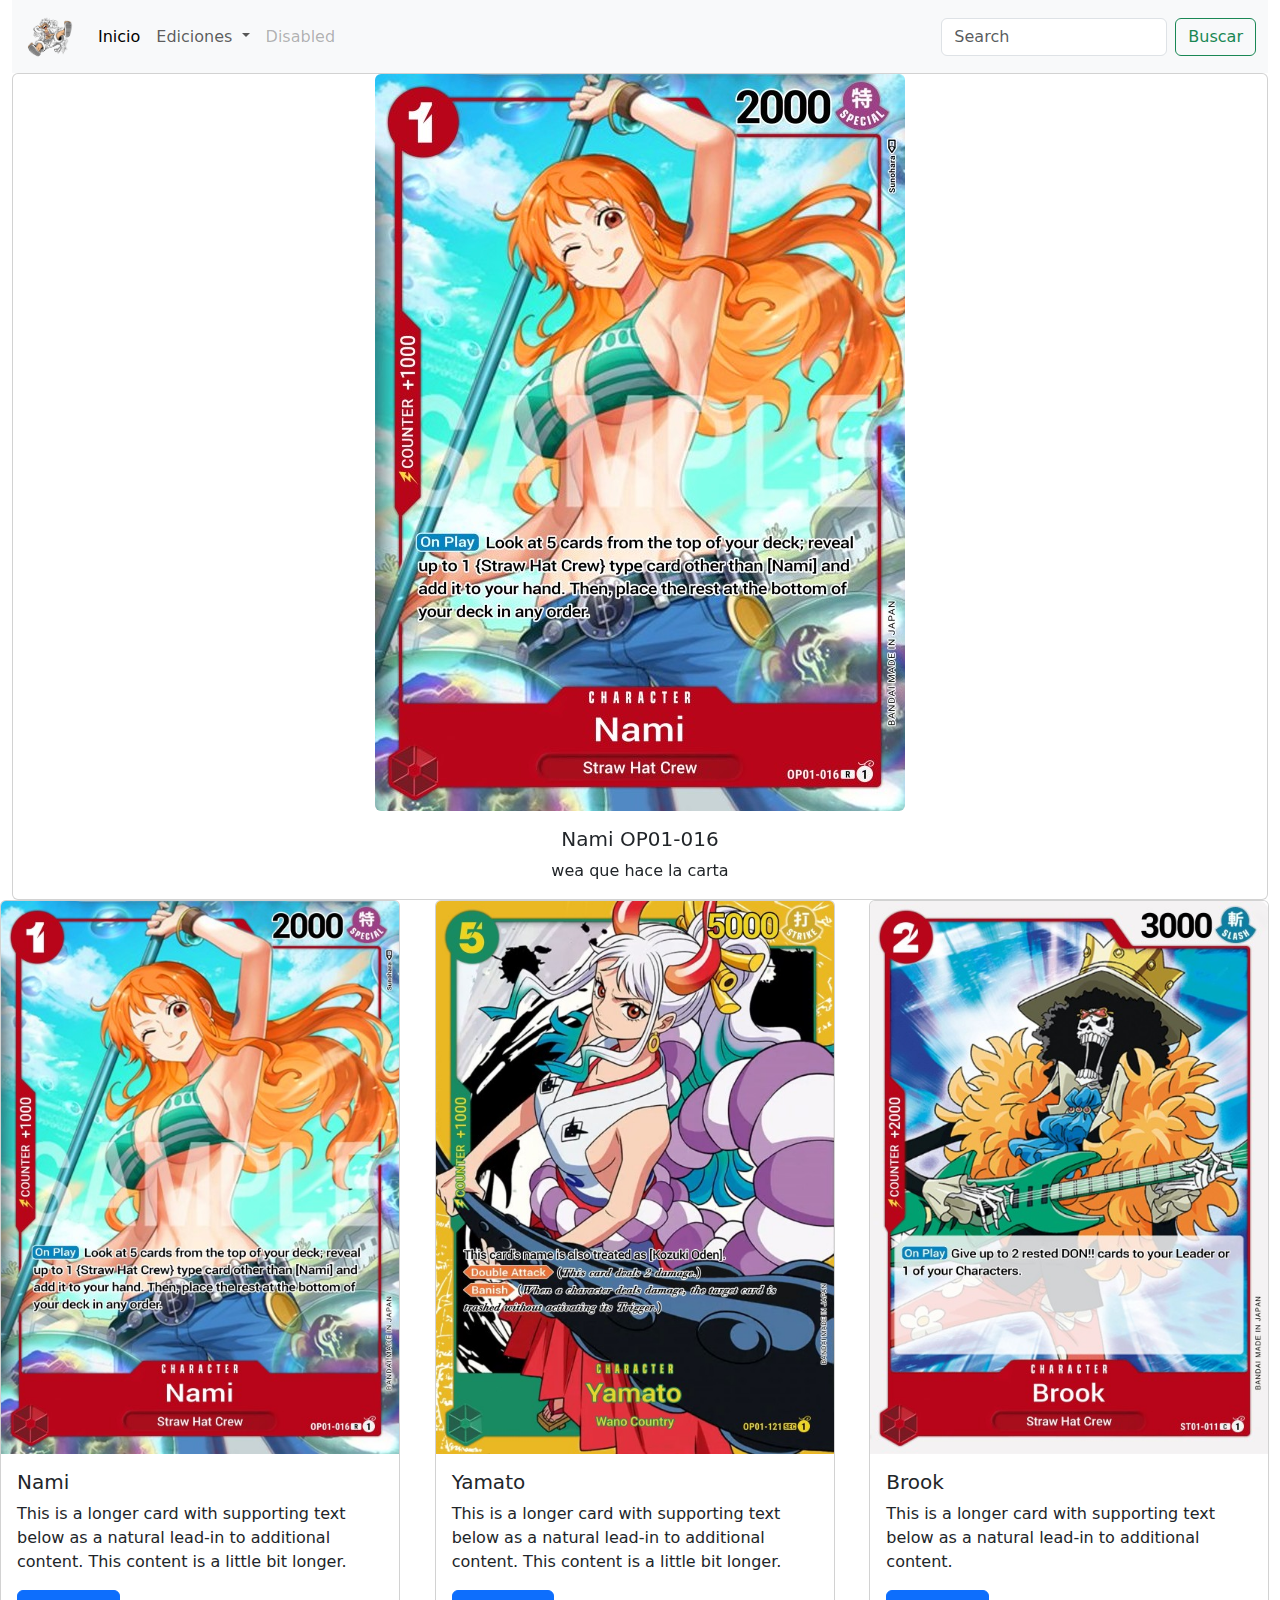
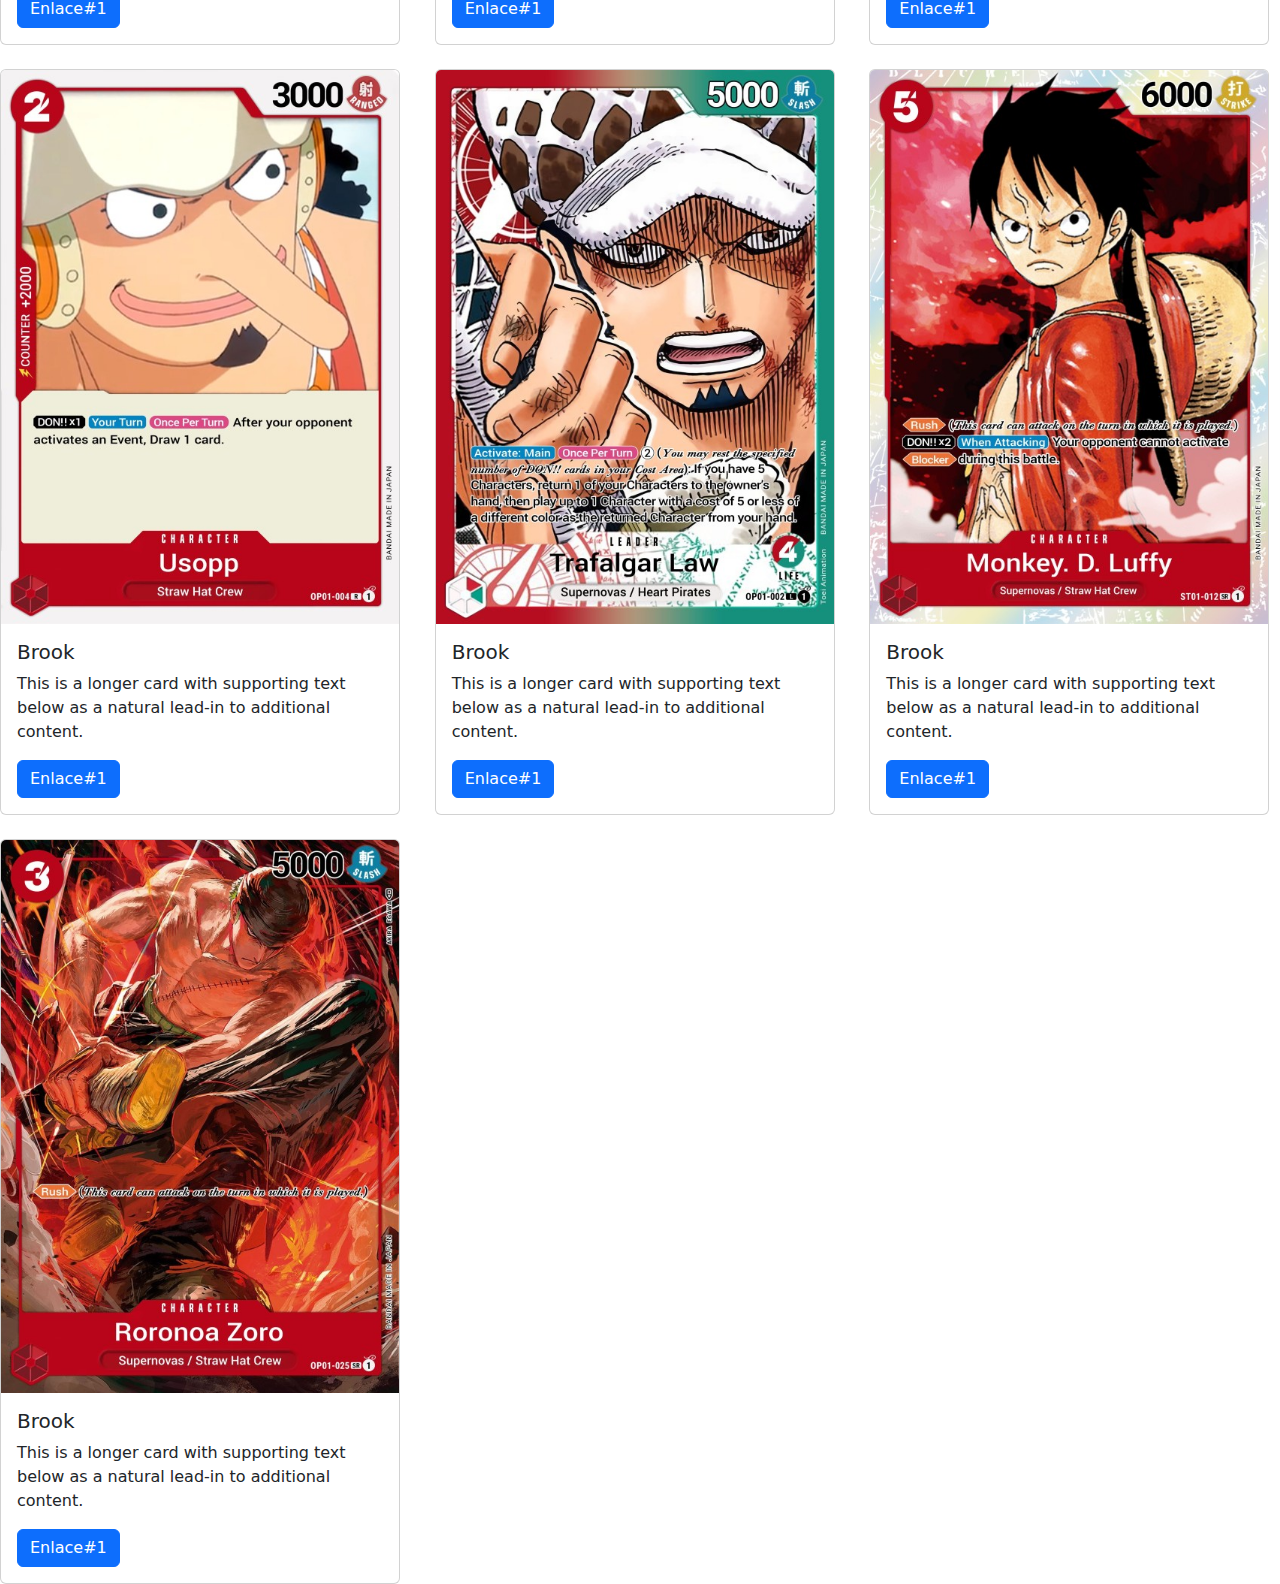
==== Singles.html @ 980b747e "se agrega el home" ====
<!DOCTYPE html>
<html lang="es">
<head>
    <meta charset="UTF-8">
    <meta name="viewport" content="width=device-width, initial-scale=1.0">
    <title>SELLTCGSIGLES</title>
    <link href="https://cdn.jsdelivr.net/npm/bootstrap@5.3.3/dist/css/bootstrap.min.css" rel="stylesheet" 
    integrity="sha384-QWTKZyjpPEjISv5WaRU9OFeRpok6YctnYmDr5pNlyT2bRjXh0JMhjY6hW+ALEwIH" crossorigin="anonymous">
    
</head>
<body>
    <div class = "container-fluid">
    <nav class="navbar navbar-expand-lg bg-body-tertiary">
        <div class="container-fluid">
          <a class="navbar-brand" href="#">
            <img src="image/luffy.png" alt = "luffy" width="50" height="44" class="d-inline-block align-text-top">
          </a>
          <button class="navbar-toggler" type="button" data-bs-toggle="collapse" data-bs-target="#navbarSupportedContent" aria-controls="navbarSupportedContent" aria-expanded="false" aria-label="Toggle navigation">
            <span class="navbar-toggler-icon"></span>
          </button>
          <div class="collapse navbar-collapse" id="navbarSupportedContent">
            <ul class="navbar-nav me-auto mb-2 mb-lg-0">
              <li class="nav-item">
                <a class="nav-link active" aria-current="page" href="index.html">Inicio</a>
              </li>
              </li>
              <li class="nav-item dropdown">
                <a class="nav-link dropdown-toggle" href="#" role="button" data-bs-toggle="dropdown" aria-expanded="false">
                  Ediciones
                </a>
                <ul class="dropdown-menu">
                  <li><a class="dropdown-item" href="#">Action</a></li>
                  <li><a class="dropdown-item" href="#">Another action</a></li>
                  <li><hr class="dropdown-divider"></li>
                  <li><a class="dropdown-item" href="#">Something else here</a></li>
                </ul>
              </li>
              <li class="nav-item">
                <a class="nav-link disabled" aria-disabled="true">Disabled</a>
              </li>
            </ul>
            <form class="d-flex" role="search">
              <input class="form-control me-2" type="search" placeholder="Search" aria-label="Search">
              <button class="btn btn-outline-success" type="submit">Buscar</button>
            </form>
          </div>
        </div>
      </nav>
      
      <div id="carouselExample" class="carousel slide">
        <div class="carousel-inner">
          <div class="carousel-item active">
            <div class = "card">
            <img src="image/cards/OP01-016_Alt.jpg" class="rounded mx-auto d-block" alt="aaa">
                <div class = "card-body">
                    <h1 class = "h5 card-title text-center ">Nami OP01-016</h1>
                    <p class="card-text text-center">wea que hace la carta</p>
                </div>
            </div>
          </div>

          <div class="carousel-item">
            <div class = "card">
                <img src="image/cards/OP01-121.jpg" class="rounded mx-auto d-block" alt="aaac">
                <div class = card-body>
                    <h5 class="card-title text-center">Yamato OP01-121</h5>
                    <p class="card-text text-center">wea que hace la carta</p>
                </div>
            </div>
          </div>

          <div class="carousel-item">
            <div class = "card">
                <img src="image/cards/ST01-011.jpg" class="rounded mx-auto d-block" alt="casasd">
                    <div class = "card-body">
                        <h5 class="card-title text-center">Brook ST01-011</h5>
                        <p class="card-text text-center">wea que hace la carta</p>
                    </div>
                </div>
            </div>
          </div>
        </div>
        <button class="carousel-control-prev" type="button" data-bs-target="#carouselExample" data-bs-slide="prev">
          <span class="carousel-control-prev-icon" aria-hidden="true"></span>
          <span class="visually-hidden">Previous</span>
        </button>
        <button class="carousel-control-next" type="button" data-bs-target="#carouselExample" data-bs-slide="next">
          <span class="carousel-control-next-icon" aria-hidden="true"></span>
          <span class="visually-hidden">Next</span>
        </button>
      </div>

        <div class = "row row-cols-12 g-4">
            <div class="col">
                <div class="card" style="width: 25rem">
                <img src="image/cards/OP01-016_Alt.jpg" class="card-img-top" alt="...">
                <div class="card-body">
                    <h5 class="card-title">Nami</h5>
                    <p class="card-text">This is a longer card with supporting text below as a natural lead-in to additional content. This content is a little bit longer.</p>
                    <a  href=""  class="btn btn-primary">Enlace#1</a>
                </div>
            </div>
            </div>

            <div class="col">
                <div class="card" style="width: 25rem">
                <img src="image/cards/OP01-121.jpg" class="card-img-top" alt="...">
                <div class="card-body">
                    <h5 class="card-title">Yamato</h5>
                    <p class="card-text">This is a longer card with supporting text below as a natural lead-in to additional content. This content is a little bit longer.</p>
                    <a  href=""  class="btn btn-primary">Enlace#1</a>
                </div>
            </div>
            </div>

            <div class="col">
                <div class="card" style="width: 25rem">
                <img src="image/cards/ST01-011.jpg" class="card-img-top" alt="...">
                <div class="card-body">
                    <h5 class="card-title">Brook</h5>
                    <p class="card-text">This is a longer card with supporting text below as a natural lead-in to additional content.</p>
                    <a  href=""  class="btn btn-primary">Enlace#1</a>
                </div>
            </div>
            </div>

            <div class="col">
                <div class="card" style="width: 25rem">
                <img src="image/cards/OP01-004.jpg" class="card-img-top" alt="...">
                <div class="card-body">
                    <h5 class="card-title">Brook</h5>
                    <p class="card-text">This is a longer card with supporting text below as a natural lead-in to additional content.</p>
                    <a  href=""  class="btn btn-primary">Enlace#1</a>
                </div>
            </div>
            </div>
            
            <div class="col">
                <div class="card" style="width: 25rem">
                <img src="image/cards/OP01-002_Alt.jpg" class="card-img-top" alt="...">
                <div class="card-body">
                    <h5 class="card-title">Brook</h5>
                    <p class="card-text">This is a longer card with supporting text below as a natural lead-in to additional content.</p>
                    <a  href=""  class="btn btn-primary">Enlace#1</a>
                </div>
            </div>
            </div>
            
            <div class="col">
                <div class="card" style="width: 25rem">
                <img src="image/cards/ST01-012.jpg" class="card-img-top" alt="...">
                <div class="card-body">
                    <h5 class="card-title">Brook</h5>
                    <p class="card-text">This is a longer card with supporting text below as a natural lead-in to additional content.</p>
                    <a  href=""  class="btn btn-primary">Enlace#1</a>
                </div>
            </div>
            </div>
            
            <div class="col">
                <div class="card" style="width: 25rem">
                <img src="image/cards/OP01-025_Alt.jpg" class="card-img-top" alt="...">
                <div class="card-body">
                    <h5 class="card-title">Brook</h5>
                    <p class="card-text">This is a longer card with supporting text below as a natural lead-in to additional content.</p>
                    <a  href=""  class="btn btn-primary">Enlace#1</a>
                </div>
            </div>
            </div>

        </div>
    </div>
    <script src="https://cdn.jsdelivr.net/npm/bootstrap@5.3.3/dist/js/bootstrap.bundle.min.js" 
    integrity="sha384-YvpcrYf0tY3lHB60NNkmXc5s9fDVZLESaAA55NDzOxhy9GkcIdslK1eN7N6jIeHz" crossorigin="anonymous"></script>
    <script src="https://cdn.jsdelivr.net/npm/@popperjs/core@2.11.8/dist/umd/popper.min.js" 
    integrity="sha384-I7E8VVD/ismYTF4hNIPjVp/Zjvgyol6VFvRkX/vR+Vc4jQkC+hVqc2pM8ODewa9r" crossorigin="anonymous"></script>
    <script src="https://cdn.jsdelivr.net/npm/bootstrap@5.3.3/dist/js/bootstrap.min.js" 
    integrity="sha384-0pUGZvbkm6XF6gxjEnlmuGrJXVbNuzT9qBBavbLwCsOGabYfZo0T0to5eqruptLy" crossorigin="anonymous"></script>
</body>
</html>
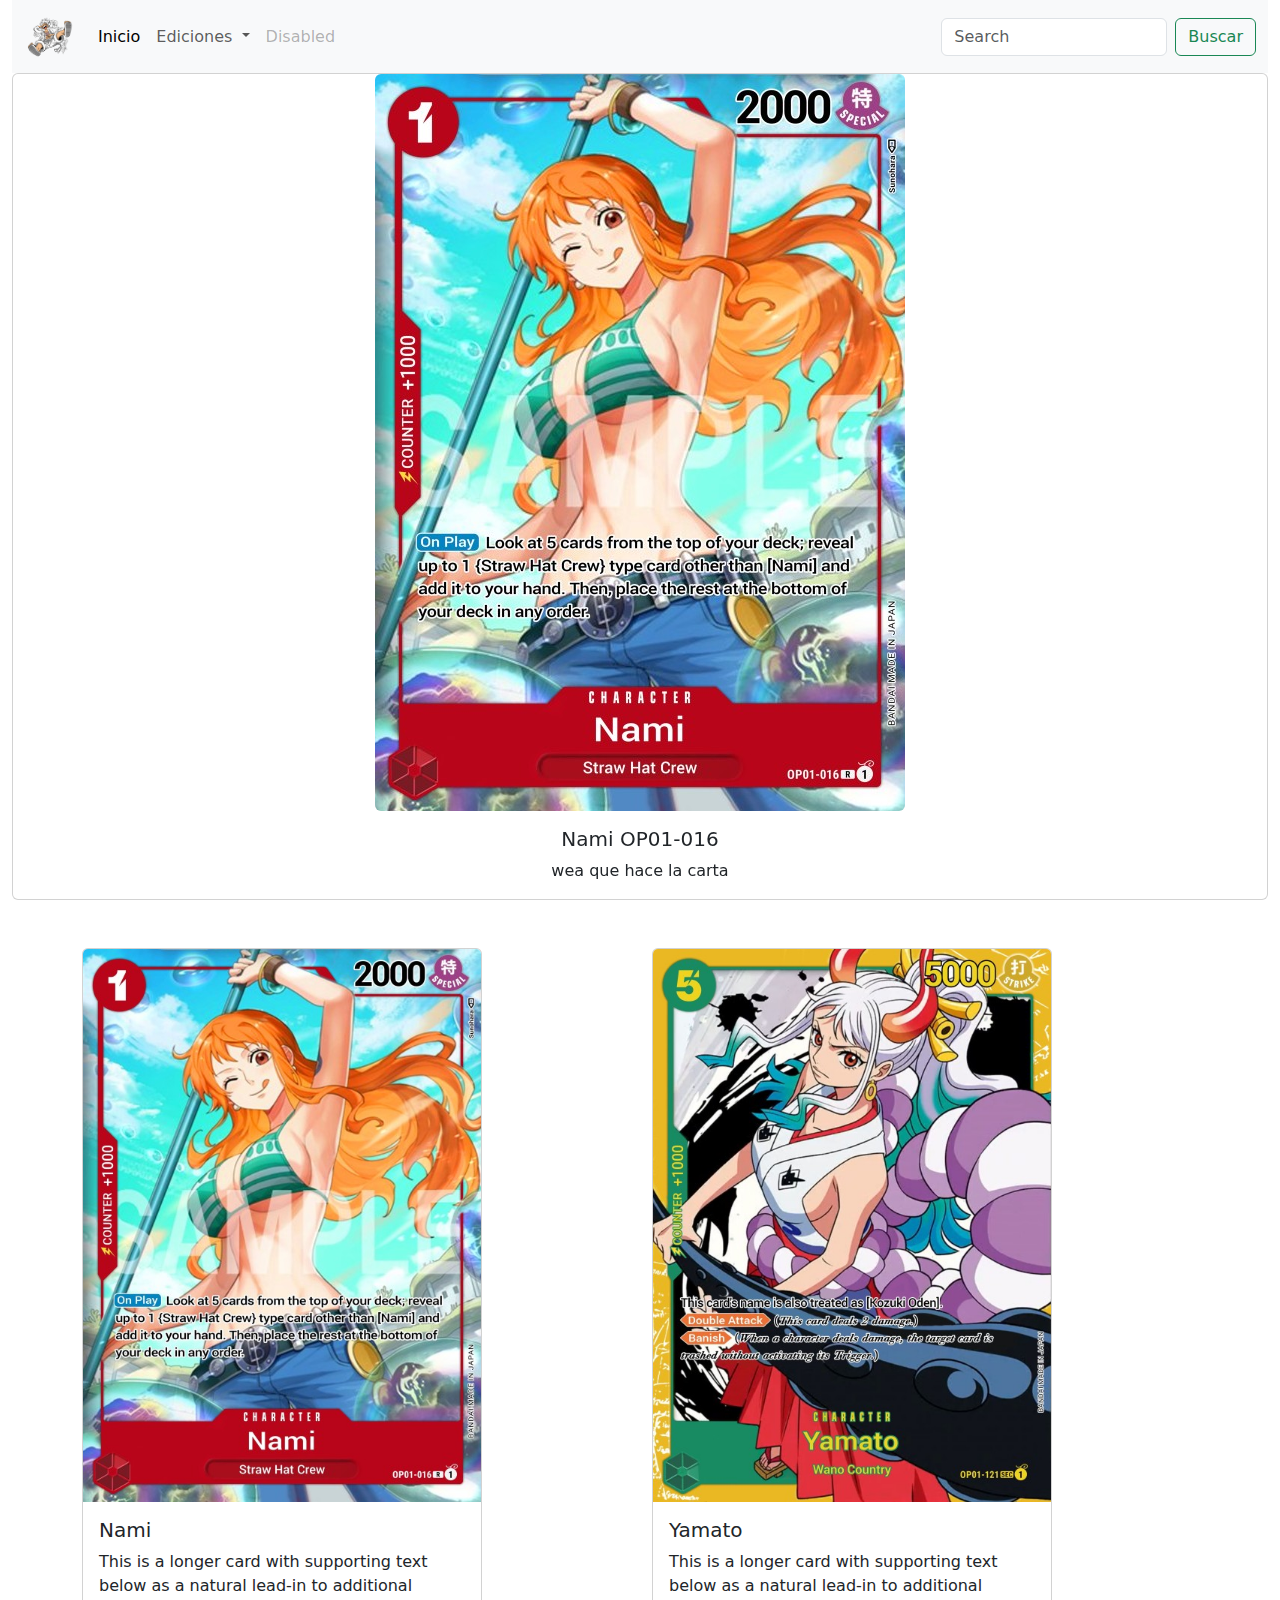
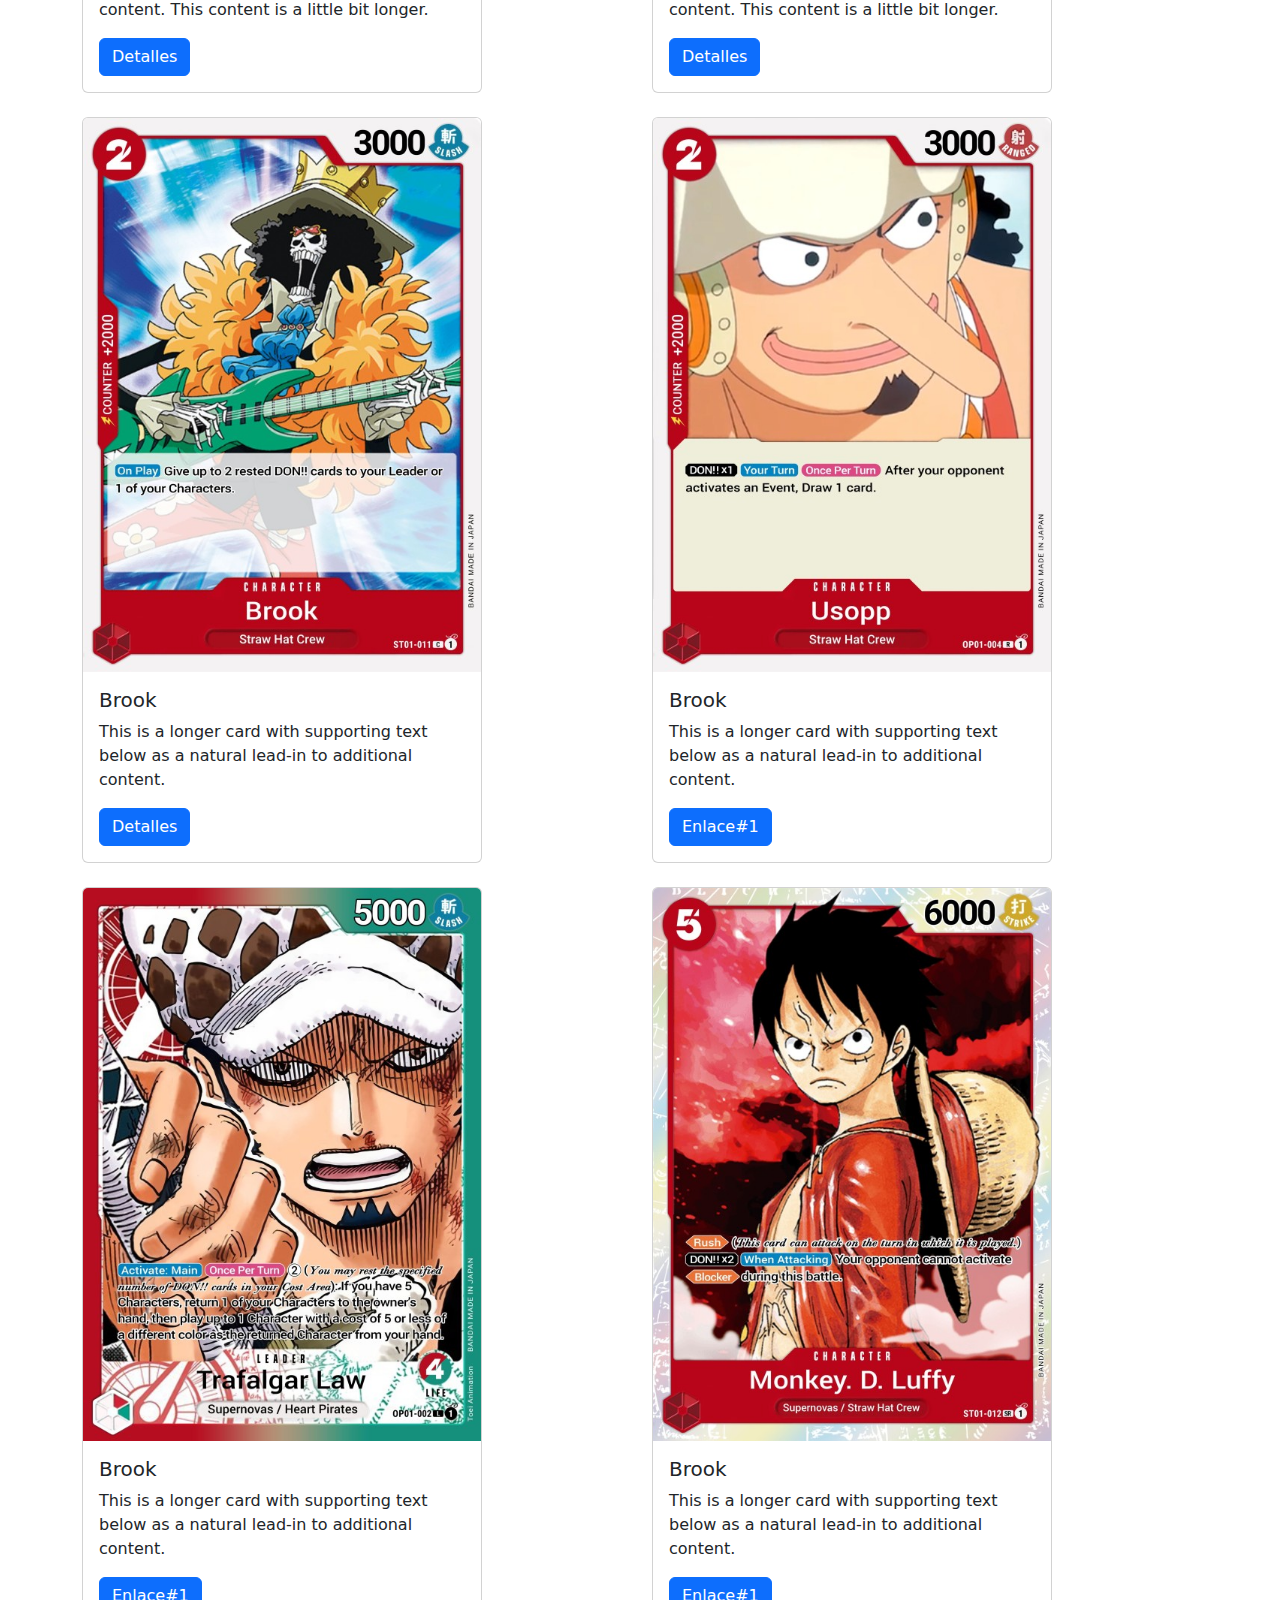
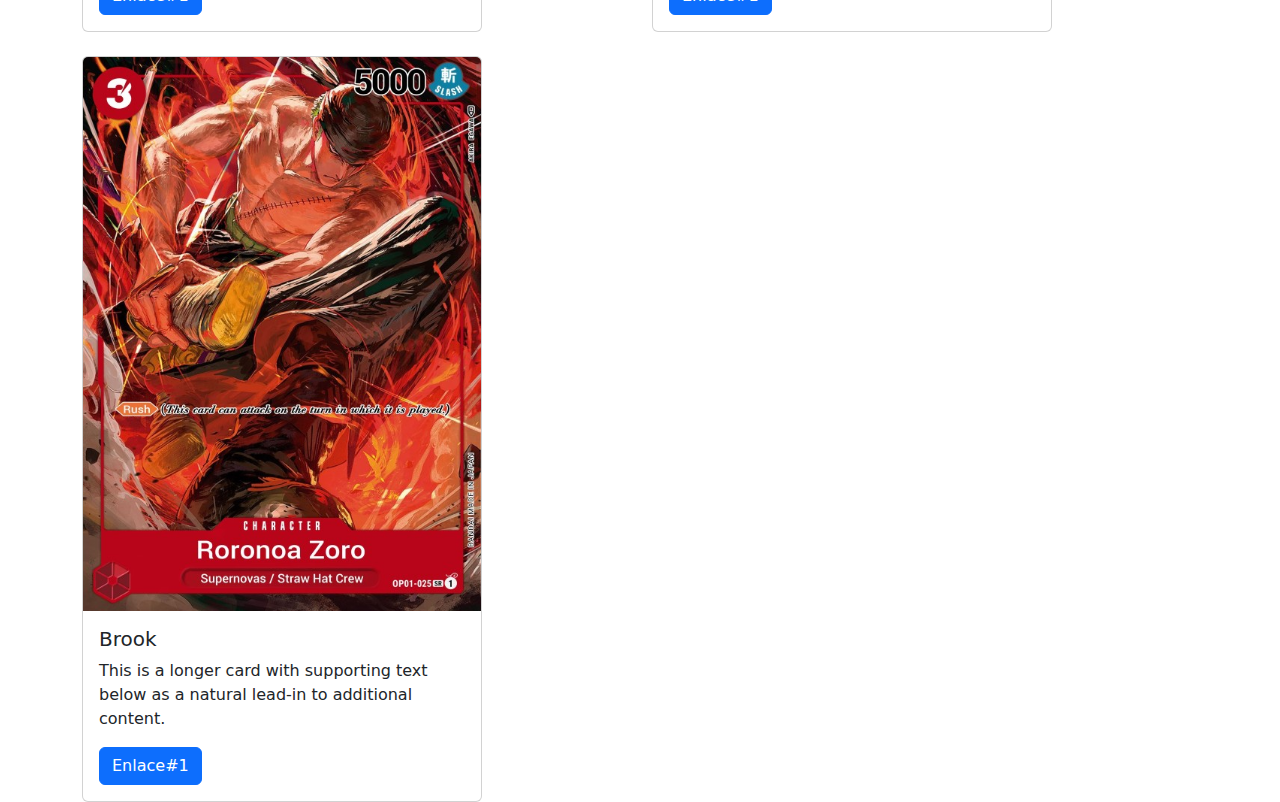
==== commit 4b5e7192: "se agregan los htmls faltante, se linkean paginas" ====
--- a/Singles.html
+++ b/Singles.html
@@ -9,7 +9,7 @@
     
 </head>
 <body>
-    <div class = "container-fluid">
+  <div class = "container-fluid">
     <nav class="navbar navbar-expand-lg bg-body-tertiary">
         <div class="container-fluid">
           <a class="navbar-brand" href="#">
@@ -89,7 +89,9 @@
           <span class="visually-hidden">Next</span>
         </button>
       </div>
-
+      <br>
+      <br>
+      <div class = "container">
         <div class = "row row-cols-12 g-4">
             <div class="col">
                 <div class="card" style="width: 25rem">
@@ -97,7 +99,7 @@
                 <div class="card-body">
                     <h5 class="card-title">Nami</h5>
                     <p class="card-text">This is a longer card with supporting text below as a natural lead-in to additional content. This content is a little bit longer.</p>
-                    <a  href=""  class="btn btn-primary">Enlace#1</a>
+                    <a  href="nami.html"  class="btn btn-primary">Detalles</a>
                 </div>
             </div>
             </div>
@@ -108,7 +110,7 @@
                 <div class="card-body">
                     <h5 class="card-title">Yamato</h5>
                     <p class="card-text">This is a longer card with supporting text below as a natural lead-in to additional content. This content is a little bit longer.</p>
-                    <a  href=""  class="btn btn-primary">Enlace#1</a>
+                    <a  href="yamato.html"  class="btn btn-primary">Detalles</a>
                 </div>
             </div>
             </div>
@@ -119,7 +121,7 @@
                 <div class="card-body">
                     <h5 class="card-title">Brook</h5>
                     <p class="card-text">This is a longer card with supporting text below as a natural lead-in to additional content.</p>
-                    <a  href=""  class="btn btn-primary">Enlace#1</a>
+                    <a  href="brook.html"  class="btn btn-primary">Detalles</a>
                 </div>
             </div>
             </div>
@@ -167,7 +169,7 @@
                 </div>
             </div>
             </div>
-
+          </div>
         </div>
     </div>
     <script src="https://cdn.jsdelivr.net/npm/bootstrap@5.3.3/dist/js/bootstrap.bundle.min.js" 
